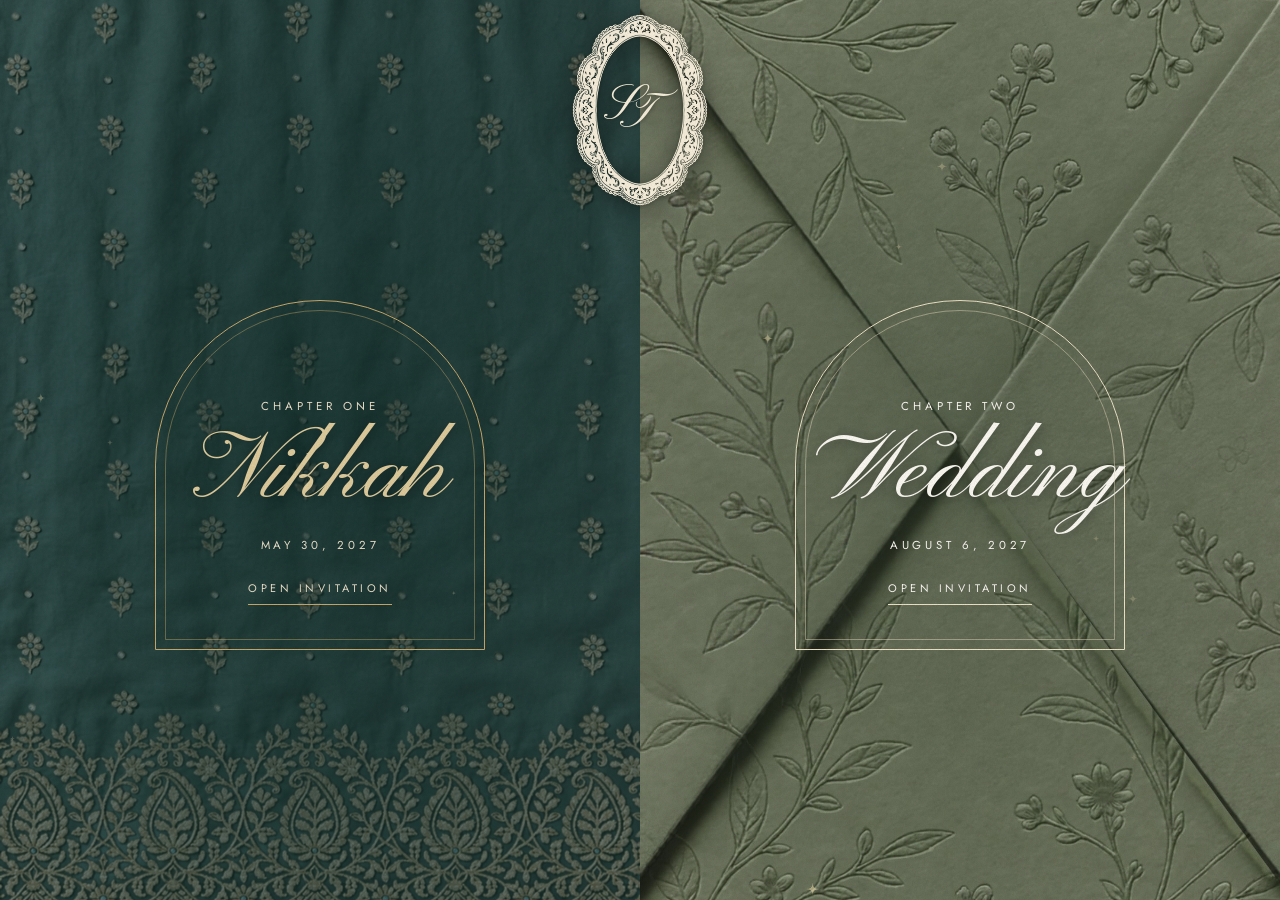
==== sarim-and-tala/index.html @ 93a103d8 "Invitation site: two cities section replaces the candles on the wedding invite Co-Authored-By: Claud" ====
<!doctype html>
<html lang="en">
<head>
<meta charset="utf-8">
<meta name="robots" content="noindex, nofollow">
<meta name="viewport" content="width=device-width, initial-scale=1">
<link rel="preconnect" href="https://fonts.googleapis.com">
<link rel="preconnect" href="https://fonts.gstatic.com" crossorigin>
<link href="https://fonts.googleapis.com/css2?family=Amiri&family=Cormorant+Garamond:ital,wght@0,300;0,400;0,500;1,300;1,400&family=Jost:wght@300;400;500&family=Pinyon+Script&display=swap" rel="stylesheet">
<link rel="stylesheet" href="css/style.css?v=mwwwnqm9">
<title>Sarim &amp; Tala</title>
<meta name="theme-color" content="#1c3f3b">
</head>
<body class="gate nikkah">
<div class="medallion lace" data-logo="lace"></div>
<main class="gate-wrap">
  <a class="door n" href="nikkah.html">
    <div class="arch">
      <p class="eyebrow">Chapter one</p>
      <span class="script">Nikkah</span>
      <p class="eyebrow" data-bind="dateShort@nikkah"></p>
      <span class="go">Open invitation</span>
    </div>
  </a>
  <a class="door w" href="wedding.html">
    <div class="arch">
      <p class="eyebrow">Chapter two</p>
      <span class="script">Wedding</span>
      <p class="eyebrow" data-bind="dateShort@wedding"></p>
      <span class="go">Open invitation</span>
    </div>
  </a>
</main>
<script src="js/config.js?v=mwwwnqm9"></script>
<script src="js/logo.js?v=mwwwnqm9"></script>
<script src="js/main.js?v=mwwwnqm9"></script>
</body>
</html>
---- sarim-and-tala/css/style.css ----
/* ============ Sarim & Tala — shared styles ============ */
:root {
  --serif: 'Cormorant Garamond', 'Times New Roman', serif;
  --script: 'Pinyon Script', cursive;
  --sans: 'Jost', system-ui, sans-serif;
  --arabic: 'Amiri', serif;
  --motif: url("data:image/svg+xml,%3Csvg xmlns='http://www.w3.org/2000/svg' width='80' height='80' viewBox='0 0 80 80'%3E%3Cg fill='none' stroke='%23d8bf85' stroke-width='.7'%3E%3Cpath d='M40 0L80 40 40 80 0 40Z'/%3E%3Ccircle cx='40' cy='40' r='5'/%3E%3Cpath d='M40 28v24M28 40h24M32 32l16 16M48 32L32 48'/%3E%3C/g%3E%3Cg fill='%23d8bf85'%3E%3Ccircle cx='0' cy='0' r='2'/%3E%3Ccircle cx='80' cy='0' r='2'/%3E%3Ccircle cx='0' cy='80' r='2'/%3E%3Ccircle cx='80' cy='80' r='2'/%3E%3Ccircle cx='40' cy='40' r='1.6'/%3E%3C/g%3E%3C/svg%3E");
  --grain: url("data:image/svg+xml,%3Csvg xmlns='http://www.w3.org/2000/svg' width='220' height='220'%3E%3Cfilter id='n'%3E%3CfeTurbulence type='fractalNoise' baseFrequency='.9' numOctaves='3' stitchTiles='stitch'/%3E%3CfeColorMatrix values='0 0 0 0 0 0 0 0 0 0 0 0 0 0 0 0 0 0 .55 0'/%3E%3C/filter%3E%3Crect width='220' height='220' filter='url(%23n)'/%3E%3C/svg%3E");
}
/* Nikkah: teal & beige */
body.nikkah {
  --dark: #26504b; --dark2: #1c3f3b; --on-dark: #efe4cd;
  --light: #efe6d3; --tint: #e5d9c0; --ink: #24423e;
  --accent: #c9aa6c; --accent-soft: #e2cf9f; --glint: #f1dfae;
}
/* Wedding: white & sage */
body.wedding {
  --dark: #5d7460; --dark2: #4b6050; --on-dark: #fbfaf4;
  --light: #fdfcf8; --tint: #e9eee3; --ink: #44553f;
  --accent: #b2955a; --accent-soft: #cdb98a; --glint: #c9ae6f;
}
* { box-sizing: border-box; margin: 0; }
html { scroll-behavior: smooth; }
body {
  font-family: var(--serif); font-size: 19px; line-height: 1.6;
  background: var(--light); color: var(--ink);
  -webkit-font-smoothing: antialiased; overflow-x: hidden;
}
body.locked { overflow: hidden; height: 100vh; }
body::after { /* paper grain over everything */
  content: ''; position: fixed; inset: 0; z-index: 90; pointer-events: none;
  background: var(--grain); opacity: .16; mix-blend-mode: multiply;
}
a { color: inherit; }
button { font: inherit; color: inherit; }
#glints { position: fixed; inset: 0; width: 100%; height: 100%; z-index: 80; pointer-events: none; }

/* ---------- type ---------- */
.eyebrow, .label {
  font-family: var(--sans); font-weight: 400; font-size: 11.5px;
  letter-spacing: .34em; text-transform: uppercase;
}
.script { font-family: var(--script); font-weight: 400; }
h2 { font-weight: 300; font-size: clamp(34px, 6vw, 56px); line-height: 1.1; letter-spacing: .01em; }
h2 i { font-family: var(--script); font-style: normal; font-size: 1.25em; color: var(--accent); padding: 0 .08em; }
.rule { display: flex; align-items: center; justify-content: center; gap: 14px; color: var(--accent); margin: 22px auto; }
.rule::before, .rule::after { content: ''; width: 64px; height: 1px; background: currentColor; opacity: .7; }
.rule span { width: 7px; height: 7px; background: currentColor; transform: rotate(45deg); }

/* ---------- sections ---------- */
.sec { position: relative; padding: clamp(80px, 13vw, 150px) 22px; text-align: center; overflow: hidden; }
.sec > * { position: relative; z-index: 1; }
.wrap { max-width: 880px; margin: 0 auto; }
.sec.dark { background: radial-gradient(ellipse at 50% 0%, var(--dark), var(--dark2)); color: var(--on-dark); }
.sec.light { background: var(--light); }
.sec.tint { background: var(--tint); }
.nikkah .sec.dark::before { content: ''; position: absolute; inset: 0; z-index: 0; background: var(--motif); opacity: .11; }
.sec.framed::after { /* letterpress border */
  content: ''; position: absolute; inset: 16px; z-index: 0; pointer-events: none;
  border: 1px solid color-mix(in srgb, var(--accent) 55%, transparent);
  outline: 1px solid color-mix(in srgb, var(--accent) 28%, transparent); outline-offset: -7px;
}
.rv { opacity: 0; transform: translateY(26px); transition: opacity 1.1s ease, transform 1.1s cubic-bezier(.2,.7,.2,1); transition-delay: var(--d, 0s); }
.rv.in { opacity: 1; transform: none; }

/* ---------- hero ---------- */
.hero { min-height: 100svh; display: flex; flex-direction: column; align-items: center; justify-content: center; padding-top: 56px; padding-bottom: 90px; }
.bismillah { font-family: var(--arabic); font-size: clamp(26px, 5vw, 40px); color: var(--accent-soft); margin-bottom: 26px; line-height: 1.5; }
.arch {
  position: relative; width: min(520px, 100%); margin: 0 auto;
  padding: clamp(96px, 20vw, 150px) 28px 54px;
  border: 1px solid var(--accent); border-radius: 999px 999px 0 0;
}
.arch::before { content: ''; position: absolute; inset: 9px; border: 1px solid color-mix(in srgb, var(--accent) 45%, transparent); border-radius: inherit; pointer-events: none; }
.wedding .arch { background: linear-gradient(180deg, var(--tint), color-mix(in srgb, var(--tint) 35%, #fff)); }
.arch .mini-logo { position: absolute; top: clamp(26px, 6vw, 44px); left: 50%; width: 54px; transform: translateX(-50%); color: var(--accent); }
.names { font-weight: 300; line-height: .95; margin: 20px 0 22px; }
.names.script span { display: block; font-family: var(--script); font-size: clamp(74px, 17vw, 128px); color: var(--accent-soft); text-shadow: 0 1px 0 rgba(0,0,0,.18); }
.names.script em { display: block; font-family: var(--serif); font-style: italic; font-size: 26px; margin: 2px 0 -6px; opacity: .85; }
.names.caps span { display: block; font-size: clamp(52px, 12vw, 92px); letter-spacing: .14em; margin-right: -.14em; text-transform: uppercase; color: var(--ink); }
.names.caps em { display: block; font-family: var(--script); font-style: normal; font-size: clamp(54px, 11vw, 84px); color: var(--accent); margin: -.42em 0 -.36em; position: relative; z-index: 2; }
.lede { font-style: italic; font-size: 20px; opacity: .92; }
.event-title { font-size: clamp(30px, 6vw, 44px); letter-spacing: .3em; margin-right: -.3em; text-transform: uppercase; font-weight: 400; margin-top: 6px; }
.hero .date { font-family: var(--sans); font-size: 12.5px; letter-spacing: .3em; text-transform: uppercase; margin-top: 18px; color: var(--accent); }
.nikkah .hero .date { color: var(--accent-soft); }
.cue { position: absolute; bottom: 26px; left: 50%; transform: translateX(-50%); text-decoration: none; font-family: var(--sans); font-size: 10.5px; letter-spacing: .34em; text-transform: uppercase; opacity: .75; }
.cue::after { content: ''; display: block; width: 1px; height: 34px; margin: 10px auto 0; background: currentColor; animation: drip 2.2s ease-in-out infinite; transform-origin: top; }
@keyframes drip { 0% { transform: scaleY(0); } 55% { transform: scaleY(1); opacity: 1; } 100% { transform: scaleY(1); opacity: 0; } }
.sprig { position: absolute; z-index: 0; width: clamp(150px, 30vw, 300px); pointer-events: none; }
.sprig.tl { top: -10px; left: -30px; } .sprig.br { bottom: -10px; right: -30px; transform: rotate(180deg); }
.sprig .leaf { opacity: 0; transform-box: fill-box; transform-origin: center; transform: scale(.2); transition: opacity .9s ease, transform .9s cubic-bezier(.2,.8,.2,1.2); transition-delay: var(--d); }
.sprig .stem { stroke-dasharray: 1; stroke-dashoffset: 1; transition: stroke-dashoffset 2.4s ease; }
.sprig.grow .leaf { opacity: var(--o, .8); transform: none; } .sprig.grow .stem { stroke-dashoffset: 0; }

/* ---------- verse & mandala ---------- */
.mandala { width: min(300px, 70vw); margin: 0 auto 30px; display: block; color: var(--dark); }
.mandala * { fill: none; stroke: currentColor; stroke-width: 1; stroke-linecap: round; stroke-dasharray: 1; stroke-dashoffset: 1; }
.verse-ar { font-family: var(--arabic); font-size: clamp(26px, 5vw, 40px); line-height: 2; max-width: 760px; margin: 0 auto; }
.verse-en { font-style: italic; font-size: clamp(19px, 2.6vw, 23px); max-width: 600px; margin: 22px auto 10px; }

/* ---------- details ---------- */
.details { display: grid; grid-template-columns: repeat(3, 1fr); margin-top: 46px; }
.details > div { padding: 12px 20px; }
.details > div + div { border-left: 1px solid color-mix(in srgb, var(--accent) 60%, transparent); }
.details .label { color: var(--accent); display: block; margin-bottom: 12px; }
.nikkah .dark .details .label { color: var(--accent-soft); }
.details .big { font-size: clamp(24px, 3.6vw, 32px); line-height: 1.2; }
.details .small { font-size: 16px; opacity: .8; margin-top: 6px; font-style: italic; }
.btns { display: flex; gap: 14px; justify-content: center; flex-wrap: wrap; margin-top: 44px; }
.btn {
  display: inline-block; cursor: pointer; text-decoration: none; background: transparent;
  font-family: var(--sans); font-size: 11.5px; letter-spacing: .3em; text-transform: uppercase;
  padding: 15px 28px; border: 1px solid var(--accent); color: inherit; border-radius: 0;
  transition: background .35s, color .35s, letter-spacing .35s;
}
.btn:hover, .btn:focus-visible { background: var(--accent); color: #fff; letter-spacing: .36em; outline: none; }
.btn.solid { background: var(--accent); color: #fff; }
.btn.solid:hover { filter: brightness(1.08); }
.countdown { display: flex; justify-content: center; gap: clamp(16px, 5vw, 46px); margin-top: 40px; }
.countdown b { display: block; font-weight: 300; font-size: clamp(44px, 9vw, 78px); line-height: 1; font-variant-numeric: tabular-nums; }
.countdown span { font-family: var(--sans); font-size: 10.5px; letter-spacing: .3em; text-transform: uppercase; color: var(--accent); }
.timeline { list-style: none; padding: 0; margin: 46px auto 0; max-width: 430px; text-align: left; position: relative; }
.timeline::before { content: ''; position: absolute; left: 106px; top: 8px; bottom: 8px; width: 1px; background: var(--accent); opacity: .6; }
.timeline li { display: grid; grid-template-columns: 90px 1fr; gap: 34px; padding: 13px 0; position: relative; font-size: 22px; }
.timeline li::before { content: ''; position: absolute; left: 102px; top: 26px; width: 9px; height: 9px; background: var(--accent); transform: rotate(45deg); }
.timeline time { font-family: var(--sans); font-size: 12px; letter-spacing: .2em; text-transform: uppercase; text-align: right; padding-top: 8px; }

/* ---------- candles (wedding) ---------- */
.candle-sec { --lit: 0; }
.candle-sec .warm { position: absolute; inset: 0; z-index: 0; background: radial-gradient(ellipse at 50% 68%, #ffd58a, transparent 62%); opacity: calc(var(--lit) * .085); transition: opacity 1.2s; }
.candles { display: flex; justify-content: center; align-items: flex-end; gap: clamp(10px, 3.6vw, 38px); margin-top: 70px; }
.candle {
  --h: 190px; position: relative; flex: none; width: clamp(48px, 13vw, 70px); height: var(--h); padding: 0; cursor: pointer;
  border: 1px solid rgba(255,255,255,.5); border-top-color: rgba(255,255,255,.8); border-radius: 5px 5px 9px 9px;
  background: linear-gradient(90deg, rgba(255,255,255,.2), rgba(255,255,255,.03) 38%, rgba(255,255,255,.03) 70%, rgba(255,255,255,.16));
  transition: transform .4s;
}
.candle:hover { transform: translateY(-4px); }
.candle:focus-visible { outline: 1px solid #fff; outline-offset: 5px; }
.candle .wax { position: absolute; left: 13%; right: 13%; bottom: 5px; height: 52%; border-radius: 50% / 7px; background: linear-gradient(90deg, #e2dccb, #fffdf5 42%, #d9d2bf); }
.candle .wax::before { content: ''; position: absolute; left: 50%; top: -9px; width: 2px; height: 11px; margin-left: -1px; background: #4a4034; border-radius: 1px; }
.candle .flame {
  position: absolute; left: 50%; bottom: calc(52% + 12px); width: 15px; height: 30px; margin-left: -7.5px;
  border-radius: 50% 50% 50% 50% / 62% 62% 38% 38%;
  background: radial-gradient(ellipse at 50% 78%, #fff 12%, #ffe19a 42%, #f6ad45 78%, transparent 100%);
  transform-origin: 50% 100%; transform: scale(0); opacity: 0; transition: transform .5s cubic-bezier(.3,1.6,.5,1), opacity .4s;
}
.candle .flame::after { content: ''; position: absolute; left: 50%; top: 50%; width: 190px; height: 190px; margin: -95px; border-radius: 50%; background: radial-gradient(circle, rgba(255,214,130,.5), transparent 62%); pointer-events: none; }
.candle.lit .flame { transform: scale(1); opacity: 1; animation: flicker 2.6s ease-in-out infinite; }
.candle.lit .wax { background: linear-gradient(90deg, #f0e3c2, #fffbe9 42%, #ead9b3); box-shadow: 0 0 26px rgba(255,214,130,.55); }
@keyframes flicker { 0%,100% { transform: scale(1) rotate(-1.5deg); } 25% { transform: scale(1.06,.95) rotate(2deg); } 50% { transform: scale(.96,1.07) rotate(-2.5deg); } 75% { transform: scale(1.03,.98) rotate(1.5deg); } }
.runner { height: 16px; max-width: 620px; margin: 0 auto; border-radius: 50%; background: rgba(0,0,0,.18); filter: blur(7px); }
.toast { min-height: 3.4em; margin-top: 34px; font-style: italic; font-size: 22px; transition: opacity .8s; }
.toast b { font-family: var(--script); font-weight: 400; font-size: 1.9em; display: block; line-height: 1.1; color: #f3dfae; }

/* ---------- RSVP ---------- */
.rsvp { max-width: 520px; margin: 44px auto 0; text-align: left; display: grid; gap: 24px; }
.rsvp label, .rsvp legend { font-family: var(--sans); font-size: 11px; letter-spacing: .3em; text-transform: uppercase; display: block; margin-bottom: 6px; opacity: .85; padding: 0; }
.rsvp input[type=text], .rsvp input[type=number], .rsvp textarea {
  width: 100%; background: transparent; border: 0; border-bottom: 1px solid color-mix(in srgb, currentColor 45%, transparent);
  font: 400 22px var(--serif); color: inherit; padding: 6px 0 9px; border-radius: 0; outline: none; transition: border-color .3s;
}
.rsvp textarea { resize: vertical; min-height: 78px; }
.rsvp input:focus, .rsvp textarea:focus { border-bottom-color: var(--accent); }
.rsvp fieldset { border: 0; padding: 0; }
.pills { display: flex; gap: 12px; flex-wrap: wrap; margin-top: 8px; }
.pills input { position: absolute; opacity: 0; }
.pills label { margin: 0; padding: 13px 22px; border: 1px solid color-mix(in srgb, currentColor 45%, transparent); cursor: pointer; opacity: 1; transition: all .3s; }
.pills input:checked + label { background: var(--accent); border-color: var(--accent); color: #fff; }
.pills input:focus-visible + label { outline: 1px solid currentColor; outline-offset: 3px; }
.rsvp .btn { justify-self: center; margin-top: 8px; }
.thanks { display: none; margin-top: 40px; }
.thanks b { font-family: var(--script); font-weight: 400; font-size: clamp(58px, 11vw, 88px); display: block; line-height: 1.1; color: var(--accent-soft); }
.wedding .thanks b { color: var(--accent); }
.sent .rsvp { display: none; } .sent .thanks { display: block; }

/* ---------- footer ---------- */
footer.sec { padding-bottom: 70px; }
footer .foot-logo { width: 150px; margin: 0 auto 26px; color: var(--accent); }
.nikkah footer .foot-logo { color: var(--accent-soft); }
footer .other { margin-top: 34px; }
footer small { display: block; margin-top: 46px; font-family: var(--sans); font-size: 10.5px; letter-spacing: .3em; text-transform: uppercase; opacity: .6; }

/* ---------- Nikkah intro: the veil ---------- */
#veil {
  position: fixed; left: 0; right: 0; top: 0; height: calc(100% - 22px); z-index: 100; touch-action: none; cursor: grab; user-select: none;
  display: flex; flex-direction: column; align-items: center; justify-content: center; text-align: center; color: #f1e4c4;
  background: linear-gradient(180deg, rgba(28,66,61,.95), rgba(43,92,85,.88) 70%, rgba(54,108,99,.84));
  -webkit-backdrop-filter: blur(5px); backdrop-filter: blur(5px);
  transition: transform 1.7s cubic-bezier(.65,0,.2,1);
}
#veil.drag { transition: none; cursor: grabbing; }
#veil::before { content: ''; position: absolute; inset: 0; background: var(--motif); opacity: .3; animation: shimmer 6s ease-in-out infinite; }
@keyframes shimmer { 50% { opacity: .16; } }
#veil .hem { position: absolute; left: 0; right: 0; bottom: 0; height: 64px; border-top: 1px solid #d8bf85; border-bottom: 3px double #d8bf85;
  background: repeating-linear-gradient(90deg, transparent 0 22px, rgba(216,191,133,.55) 22px 23px), radial-gradient(circle at 11px 50%, #d8bf85 3px, transparent 4px) 0 0 / 23px 100%; }
#veil .hem::after { content: ''; position: absolute; left: 0; right: 0; top: 100%; height: 23px; background: radial-gradient(circle at 50% 0, rgba(54,108,99,.9) 21px, #d8bf85 21.5px 23px, transparent 23.5px) 0 0 / 46px 23px repeat-x; }
#veil > * { position: relative; }
#veil .v-logo { width: clamp(120px, 26vw, 170px); color: #e2cf9f; }
#veil .v-names { font-family: var(--script); font-size: clamp(50px, 11vw, 80px); line-height: 1.1; margin-top: 12px; }
#veil button { margin-top: 30px; background: none; border: 0; cursor: pointer; font-family: var(--sans); font-size: 11.5px; letter-spacing: .36em; text-transform: uppercase; color: inherit; padding: 12px; }
#veil button::before { content: ''; display: block; width: 1px; height: 46px; margin: 0 auto 14px; background: currentColor; animation: lift 2.2s ease-in-out infinite; transform-origin: bottom; }
@keyframes lift { 0% { transform: scaleY(0); opacity: 1; } 60% { transform: scaleY(1); opacity: 1; } 100% { transform: scaleY(1) translateY(-14px); opacity: 0; } }
#veil.lifted { transform: translateY(-115%) !important; pointer-events: none; }

/* ---------- Wedding intro: the envelope ---------- */
#post { position: fixed; inset: 0; z-index: 100; display: flex; flex-direction: column; align-items: center; justify-content: center; gap: 44px;
  background: radial-gradient(ellipse at 50% 40%, #fff, #e6ecdf); transition: opacity 1.2s ease 0s, visibility 0s 1.3s; }
#post.gone { opacity: 0; visibility: hidden; }
#post .hint { font-family: var(--sans); font-size: 11.5px; letter-spacing: .36em; text-transform: uppercase; color: #6d8468; transition: opacity .5s; }
#post.open .hint { opacity: 0; }
.env { position: relative; width: min(430px, 86vw); aspect-ratio: 1.48; perspective: 1400px; filter: drop-shadow(0 26px 30px rgba(70,90,70,.28)); transition: transform 1.3s cubic-bezier(.6,0,.2,1) 1.5s; }
#post.open .env { transform: translateY(16%) scale(1.04); }
.env > * { position: absolute; }
.env-back { inset: 0; background: #9fb297; border-radius: 4px; }
.env-card { left: 5%; right: 5%; top: 6%; bottom: 6%; background: #fffefb; border-radius: 3px; display: flex; flex-direction: column; align-items: center; justify-content: flex-start; padding-top: 9%; gap: 2px; color: #55695a; box-shadow: 0 1px 6px rgba(0,0,0,.14); transition: transform 1.5s cubic-bezier(.4,0,.2,1) .7s; }
.env-card::before { content: ''; position: absolute; inset: 7px; border: 1px solid #cdb98a; }
.env-card .label { font-size: 9.5px; }
.env-card .script { font-size: clamp(34px, 9vw, 48px); line-height: 1.1; color: #b2955a; }
#post.open .env-card { transform: translateY(-64%); }
.env-front { inset: 0; border-radius: 4px; clip-path: polygon(0 0, 50% 56%, 100% 0, 100% 100%, 0 100%); background: linear-gradient(180deg, #b9c8b1, #a9bba1); }
.env-front::before { content: ''; position: absolute; inset: 0; clip-path: polygon(0 100%, 50% 44%, 100% 100%); background: linear-gradient(0deg, #b0c1a8, #c3d0bc); }
.env-flap { left: 0; right: 0; top: 0; height: 62%; transform-origin: 50% 0; clip-path: polygon(0 0, 100% 0, 50% 100%); background: linear-gradient(180deg, #a3b69b, #b4c4ac); border-radius: 4px 4px 0 0; z-index: 3; transition: transform 1s cubic-bezier(.5,0,.3,1) .35s, z-index 0s .8s; }
#post.open .env-flap { transform: rotateX(180deg); z-index: 0; }
.seal { left: 50%; top: 62%; width: 23%; aspect-ratio: 1; transform: translate(-50%, -52%); z-index: 4; border: 0; padding: 0; cursor: pointer; background: none; border-radius: 50%; transition: transform .4s; }
.seal:hover { transform: translate(-50%, -52%) scale(1.07) rotate(-4deg); }
.seal:focus-visible { outline: 1px solid #6d8468; outline-offset: 6px; }
.seal i { position: absolute; inset: 0; border-radius: 47% 53% 50% 50% / 52% 48% 52% 48%; background: radial-gradient(circle at 34% 28%, #e3c98c, #b99a58 55%, #94773c); box-shadow: inset 0 0 0 5px rgba(255,255,255,.1), inset 0 -3px 7px rgba(0,0,0,.28), 0 3px 7px rgba(0,0,0,.3); transition: transform .7s cubic-bezier(.3,0,.2,1), opacity .6s .15s; }
.seal i.l { clip-path: polygon(0 0, 54% 0, 44% 30%, 56% 55%, 46% 100%, 0 100%); }
.seal i.r { clip-path: polygon(54% 0, 100% 0, 100% 100%, 46% 100%, 56% 55%, 44% 30%); }
.seal .logo { position: absolute; inset: 12%; width: 76%; color: #fbf1d6; transition: opacity .3s; filter: drop-shadow(0 1px 0 rgba(0,0,0,.3)); }
.seal .logo circle { display: none; }
#post.open .seal { pointer-events: none; }
#post.open .seal i.l { transform: translate(-70%, 30%) rotate(-38deg); opacity: 0; }
#post.open .seal i.r { transform: translate(70%, 40%) rotate(42deg); opacity: 0; }
#post.open .seal .logo { opacity: 0; }

/* ---------- gateway (index) ---------- */
body.gate { background: #1c3f3b; }
.gate-wrap { display: flex; min-height: 100svh; }
.door { position: relative; flex: 1; display: flex; align-items: center; justify-content: center; text-align: center; text-decoration: none; padding: 110px 22px 60px; overflow: hidden; transition: flex 1s cubic-bezier(.4,0,.2,1); }
.door:hover, .door:focus-visible { flex: 1.45; outline: none; }
.door.n { background: radial-gradient(ellipse at 50% 20%, #2c5a54, #1c3f3b); color: #efe4cd; --accent: #c9aa6c; --a2: #e2cf9f; }
.door.n::before { content: ''; position: absolute; inset: 0; background: var(--motif); opacity: .12; }
.door.w { background: radial-gradient(ellipse at 50% 20%, #fff, #e9eee3); color: #44553f; --accent: #b2955a; --a2: #b2955a; }
.door .arch { width: min(330px, 100%); padding: 96px 20px 44px; transition: transform 1s cubic-bezier(.4,0,.2,1); background: none; }
.door:hover .arch { transform: scale(1.04); }
.door .script { font-size: clamp(60px, 8vw, 96px); line-height: 1; color: var(--a2); display: block; margin: 10px 0 14px; }
.door .go { display: inline-block; margin-top: 26px; font-family: var(--sans); font-size: 11px; letter-spacing: .32em; text-transform: uppercase; border-bottom: 1px solid var(--accent); padding-bottom: 6px; }
.medallion { position: fixed; left: 50%; top: 26px; transform: translateX(-50%); z-index: 5; width: 104px; height: 104px; border-radius: 50%; background: #efe6d3; color: #26504b; padding: 9px; box-shadow: 0 8px 26px rgba(0,0,0,.28); }
.medallion a { color: inherit; display: block; }

/* ---------- logo sheet ---------- */
.sheet { display: grid; grid-template-columns: repeat(auto-fit, minmax(230px, 1fr)); gap: 18px; max-width: 1040px; margin: 44px auto 0; }
.tile { padding: 34px 26px 22px; border-radius: 3px; }
.tile .logo { width: 100%; max-width: 210px; display: block; margin: 0 auto 18px; }
.tile .btn { font-size: 10px; padding: 11px 16px; }

@media (max-width: 700px) {
  body { font-size: 18px; }
  .details { grid-template-columns: 1fr; }
  .details > div + div { border-left: 0; border-top: 1px solid color-mix(in srgb, var(--accent) 60%, transparent); margin-top: 16px; padding-top: 28px; }
  .gate-wrap { flex-direction: column; }
  .door { padding: 40px 22px; } .door.n { padding-top: 150px; }
  .door .arch { padding-top: 70px; }
  .timeline { max-width: 340px; } .timeline li { font-size: 20px; }
}
@media (prefers-reduced-motion: reduce) {
  *, *::before, *::after { animation: none !important; transition-duration: .01s !important; transition-delay: 0s !important; }
  .rv { opacity: 1; transform: none; }
}

/* ---------- polish ---------- */
.sprig { overflow: visible; }
.wedding .sec.dark h2 i { color: #f3dfae; }
.names.caps em { margin: -.3em 0 -.26em; }
#veil .v-logo { width: clamp(150px, 30vw, 200px); margin-bottom: -34px; }
.seal .logo { inset: 3%; width: 94%; }
.details .big, .details .small { text-wrap: balance; }

/* ---------- gateway, with the real fabric and paper ---------- */
.door.n { background: #1c3f3b url(../img/veil.jpg) center / cover no-repeat; }
.door.n::before { background: radial-gradient(ellipse at 50% 45%, rgba(14,42,38,.82), rgba(14,42,38,.55)); opacity: 1; }
.door.w { background: #8d9c83 url(../img/envelope.jpg) center / cover no-repeat; color: #fffdf6; --accent: #f1e6c8; --a2: #fffdf6; }
.door.w::before { content: ""; position: absolute; inset: 0; background: radial-gradient(ellipse at 50% 45%, rgba(60,75,55,.5), rgba(60,75,55,.2)); }
.door .arch { position: relative; }
.door .script { text-shadow: 0 2px 12px rgba(0,0,0,.35); }

/* ---------- lace oval monogram: real lace frame + woven initials ---------- */
.logo-lace { position: relative; display: block; aspect-ratio: 1; }
.logo-lace svg { position: absolute; inset: 0; width: 100%; height: 100%; overflow: visible; filter: drop-shadow(0 1px 2px rgba(20,25,15,.6)) drop-shadow(0 0 10px rgba(20,25,15,.35)); }
.opt .logo-lace { max-width: 240px; height: 240px; margin: 0 auto 14px; }
.opt .logo-lace svg { max-width: none; height: 100%; margin: 0; }
footer.painted .mono { width: min(440px, 88vw); margin: -34px auto -40px; }
#veil.real .v-logo { width: clamp(230px, 52vw, 340px); margin: -30px 0 -40px; }
.medallion .logo-seal circle { display: none; }
/* the lace oval is drawn as a mask, so it always takes the same colour as the letters */
.logo-lace svg { filter: drop-shadow(0 1px 2px rgba(20,25,15,.45)); }
/* front door: the lace oval monogram between the two invitations */
.medallion.lace { width: clamp(130px, 17vw, 200px); height: auto; top: 10px; padding: 0; border-radius: 0; background: none; box-shadow: none; color: #fbf3df; filter: drop-shadow(0 4px 14px rgba(0,0,0,.45)); }
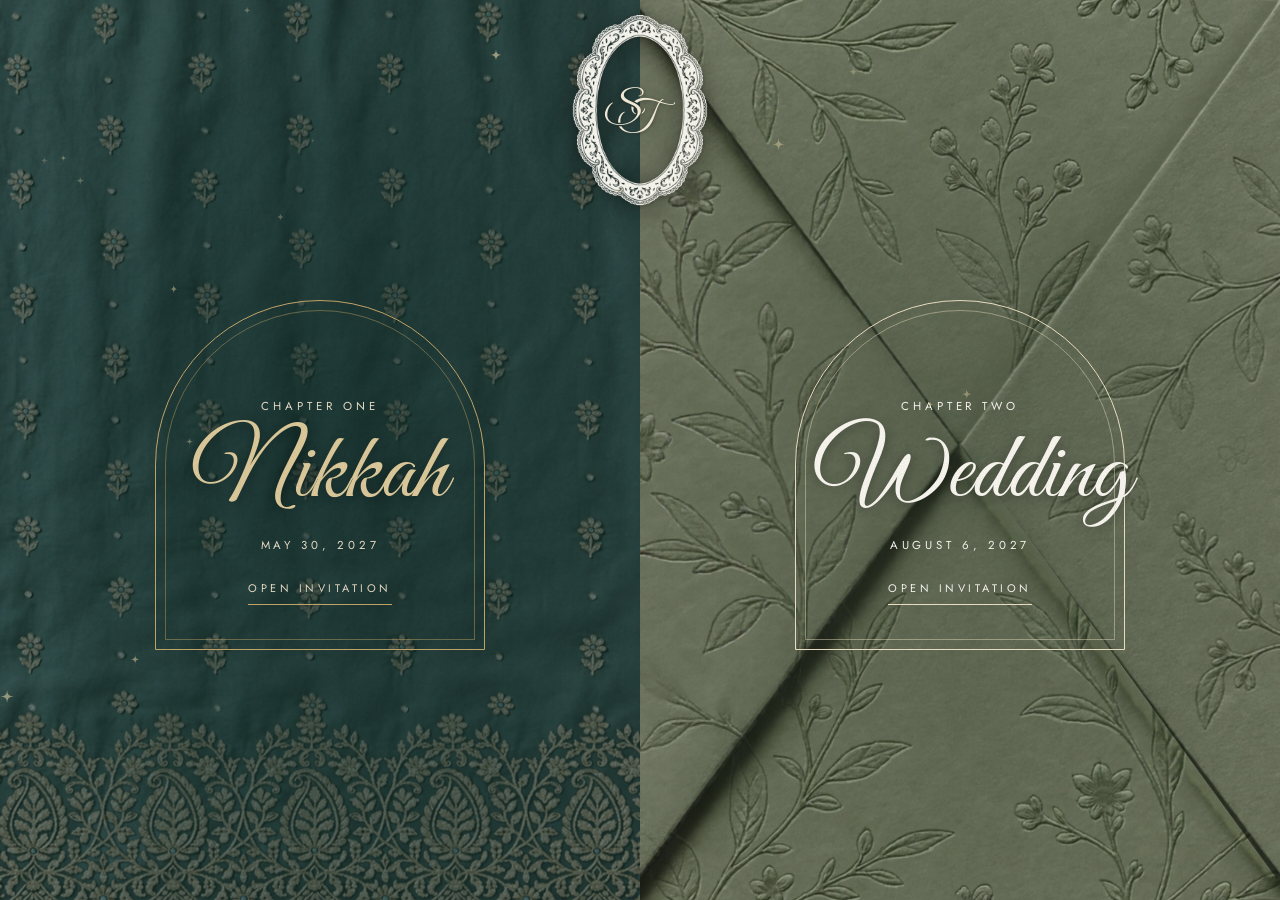
==== commit 9dc973d9: "Invitation site: phone-first pass, clearer monogram font, children welcome note Co-Authored-By: Clau" ====
--- a/sarim-and-tala/index.html
+++ b/sarim-and-tala/index.html
@@ -6,10 +6,11 @@
 <meta name="viewport" content="width=device-width, initial-scale=1">
 <link rel="preconnect" href="https://fonts.googleapis.com">
 <link rel="preconnect" href="https://fonts.gstatic.com" crossorigin>
-<link href="https://fonts.googleapis.com/css2?family=Amiri&family=Cormorant+Garamond:ital,wght@0,300;0,400;0,500;1,300;1,400&family=Jost:wght@300;400;500&family=Pinyon+Script&display=swap" rel="stylesheet">
-<link rel="stylesheet" href="css/style.css?v=mwwwnqm9">
+<link href="https://fonts.googleapis.com/css2?family=Amiri&family=Cormorant+Garamond:ital,wght@0,300;0,400;0,500;1,300;1,400&family=Jost:wght@300;400;500&family=Great+Vibes&display=swap" rel="stylesheet">
+<link rel="stylesheet" href="css/style.css?v=mwwwutg5">
 <title>Sarim &amp; Tala</title>
 <meta name="theme-color" content="#1c3f3b">
+<link rel="stylesheet" href="css/phone.css?v=mwwwutg5">
 </head>
 <body class="gate nikkah">
 <div class="medallion lace" data-logo="lace"></div>
@@ -31,8 +32,8 @@
     </div>
   </a>
 </main>
-<script src="js/config.js?v=mwwwnqm9"></script>
-<script src="js/logo.js?v=mwwwnqm9"></script>
-<script src="js/main.js?v=mwwwnqm9"></script>
+<script src="js/config.js?v=mwwwutg5"></script>
+<script src="js/logo.js?v=mwwwutg5"></script>
+<script src="js/main.js?v=mwwwutg5"></script>
 </body>
 </html>
--- a/sarim-and-tala/css/style.css
+++ b/sarim-and-tala/css/style.css
@@ -1,7 +1,7 @@
 /* ============ Sarim & Tala — shared styles ============ */
 :root {
   --serif: 'Cormorant Garamond', 'Times New Roman', serif;
-  --script: 'Pinyon Script', cursive;
+  --script: 'Great Vibes', 'Pinyon Script', cursive;
   --sans: 'Jost', system-ui, sans-serif;
   --arabic: 'Amiri', serif;
   --motif: url("data:image/svg+xml,%3Csvg xmlns='http://www.w3.org/2000/svg' width='80' height='80' viewBox='0 0 80 80'%3E%3Cg fill='none' stroke='%23d8bf85' stroke-width='.7'%3E%3Cpath d='M40 0L80 40 40 80 0 40Z'/%3E%3Ccircle cx='40' cy='40' r='5'/%3E%3Cpath d='M40 28v24M28 40h24M32 32l16 16M48 32L32 48'/%3E%3C/g%3E%3Cg fill='%23d8bf85'%3E%3Ccircle cx='0' cy='0' r='2'/%3E%3Ccircle cx='80' cy='0' r='2'/%3E%3Ccircle cx='0' cy='80' r='2'/%3E%3Ccircle cx='80' cy='80' r='2'/%3E%3Ccircle cx='40' cy='40' r='1.6'/%3E%3C/g%3E%3C/svg%3E");
@@ -298,3 +298,6 @@
 .logo-lace svg { filter: drop-shadow(0 1px 2px rgba(20,25,15,.45)); }
 /* front door: the lace oval monogram between the two invitations */
 .medallion.lace { width: clamp(130px, 17vw, 200px); height: auto; top: 10px; padding: 0; border-radius: 0; background: none; box-shadow: none; color: #fbf3df; filter: drop-shadow(0 4px 14px rgba(0,0,0,.45)); }
+/* spacing tuned for the Great Vibes script */
+#veil .v-names, footer.painted .script, .door .script { word-spacing: .16em; }
+.names2 em { margin: 0 .26em 0 .04em; font-size: 1.05em; vertical-align: -.06em; }
--- a/sarim-and-tala/css/phone.css
+++ b/sarim-and-tala/css/phone.css
@@ -0,0 +1,100 @@
+/* =====================================================================
+   PHONE FIRST — loaded last on every page.
+   1. Things iPhone Safari handles differently from other browsers.
+   2. Layout tuned for a phone held upright.
+   ===================================================================== */
+
+/* ---------- 1. iPhone Safari ---------- */
+/* nothing may push the page wider than the screen (Safari ignores this on <body> alone) */
+html { overflow-x: hidden; -webkit-text-size-adjust: 100%; text-size-adjust: 100%; }
+body { overflow-x: hidden; overflow-x: clip; max-width: 100%; -webkit-tap-highlight-color: transparent; }
+.hero2 { overflow: hidden; }
+
+/* Safari puts its own gloss, shadows and rounded corners on form controls */
+input, textarea, select { -webkit-appearance: none; appearance: none; border-radius: 0; box-shadow: none; }
+button { -webkit-appearance: none; appearance: none; }
+.rsvp input[type=number] { -moz-appearance: textfield; }
+.rsvp input[type=number]::-webkit-outer-spin-button, .rsvp input[type=number]::-webkit-inner-spin-button { -webkit-appearance: none; margin: 0; }
+
+/* a finger on the envelope must not scroll the page hidden behind it */
+#post { touch-action: none; }
+
+/* the envelope flaps also fade as they lift, so nothing shows through if a browser draws their backs */
+.flap { transition: transform 1.7s cubic-bezier(.55,0,.35,1), filter 1.7s, opacity .5s ease; }
+#post.open .flap { opacity: 0; }
+#post.open .f-right  { transition-delay: .45s, .45s, 1.1s; }
+#post.open .f-left   { transition-delay: .7s, .7s, 1.35s; }
+#post.open .f-top    { transition-delay: .95s, .95s, 1.6s; }
+#post.open .f-bottom { transition-delay: 1.15s, 1.15s, 1.8s; }
+
+/* ---------- 2. phone layout ---------- */
+@media (max-width: 700px) {
+  /* a blended full-screen layer makes Safari stutter and flicker while scrolling */
+  body::after { mix-blend-mode: normal; opacity: .05; }
+
+  /* the opening card: no filter on the card itself (Safari re-draws it on every scroll frame) */
+  .hero2 { padding: 100px 12px 64px; }
+  .hero2 .card, .nikkah.v2 .hero2 .card { filter: none; box-shadow: 0 20px 36px rgba(40,55,35,.24); border-radius: 0 0 28px 28px; }
+  .nikkah.v2 .hero2 .card { box-shadow: 0 22px 38px rgba(4,18,16,.5); }
+  .card-in { border-radius: 0 0 28px 28px; padding-left: 14px; padding-right: 14px; }
+  .scene { margin-left: -14px; margin-right: -14px; height: clamp(250px, 66vw, 330px); }
+  .card-in .eyebrow { font-size: clamp(9px, 2.7vw, 11.5px); letter-spacing: .22em; line-height: 2; }
+  .card-in .where { font-size: clamp(9px, 2.7vw, 11px); letter-spacing: .22em; }
+  .card-in .when { font-size: clamp(11.5px, 3.3vw, 14px); letter-spacing: .36em; }
+  .names2 { font-size: clamp(40px, 12.6vw, 62px); margin: 14px 0; }
+  .nikkah.v2 .card-in .bismillah { font-size: clamp(22px, 6.6vw, 30px); }
+  .hero2 .rose { width: clamp(150px, 44vw, 210px); filter: drop-shadow(0 8px 10px rgba(40,55,35,.25)); }
+  .hero2 .rose.l { left: -34px; }
+  .hero2 .rose.r { right: -34px; }
+  .topnav { padding: 18px 16px; font-size: 10px; letter-spacing: .24em; }
+
+  /* sections breathe a little less on a small screen */
+  .sec { padding: 72px 18px; }
+  .v2 #details { padding-top: 34px; }
+  .facts > div, .dayline > div { padding: 4px 10px; }
+  .facts p, .dayline span { font-size: 19px; }
+  .v2 .btns { flex-direction: column; align-items: center; gap: 12px; }
+  .v2 .btns .btn { width: min(280px, 100%); text-align: center; }
+  .heading { margin: 64px 0 28px; }
+  .heading h2 { gap: 14px; font-size: 22px; letter-spacing: .26em; }
+
+  /* two cities: his map top right, hers bottom left, the stitched line and the distance in the other two corners */
+  .v2 .sec.dark.apart { padding-top: 120px; padding-bottom: 76px; }
+  .route { grid-template-columns: 1fr 1fr; gap: 6px 12px; align-items: center; margin-top: 30px; }
+  .between { display: contents; }
+  .stitch { grid-column: 1; grid-row: 1; align-self: end; width: 92%; margin: 0 0 6% 8%; }
+  .cameo.him { grid-column: 2; grid-row: 1; transform: none; }
+  .cameo.her { grid-column: 1; grid-row: 2; transform: none; }
+  .route .miles { grid-column: 2; grid-row: 2; align-self: center; margin: 0; padding-bottom: 40px; }
+  .cameo figcaption { margin-top: 18px; }
+  .cameo .script { font-size: 40px; }
+  .cameo .label { font-size: 9.5px; letter-spacing: .22em; }
+
+  /* panels */
+  .panel { padding: 28px 22px; border-radius: 20px; margin-bottom: 18px; }
+  .panel.cream:not(.gifts) { padding-bottom: 118px; }
+  .panel .countdown { gap: 0; justify-content: space-between; width: 100%; }
+  .panel .countdown b { font-size: 40px; }
+  .countdown span { font-size: 9px; letter-spacing: .2em; }
+  .pills { flex-direction: column; align-items: stretch; }
+  .pills label { text-align: center; padding: 15px 12px; }
+  .panel .rsvp .btn { justify-self: stretch; text-align: center; padding: 17px 20px; }
+
+  /* closing painting */
+  footer.painted { min-height: 100svh; padding: 80px 18px 90px; }
+  footer.painted .mono { width: min(330px, 84vw); }
+  footer.painted .btn.glass { width: 100%; text-align: center; padding: 16px 10px; letter-spacing: .22em; }
+
+  /* the veil and the envelope */
+  #veil.real .v-in { margin-top: -6vh; padding: 28px 24px 22px; }
+  #veil .v-names { font-size: clamp(44px, 13vw, 60px); }
+  #post.real .seal { width: clamp(130px, 38vw, 170px); }
+  #post.real .hint, #veil button { font-size: 11px; letter-spacing: .3em; }
+
+  /* front door */
+  .door { padding: 34px 20px; }
+  .door.n { padding-top: 168px; }
+  .door .arch { width: min(300px, 86vw); padding: 64px 16px 38px; }
+  .door .script { font-size: clamp(56px, 17vw, 76px); }
+  .medallion.lace { width: 132px; top: 14px; }
+}
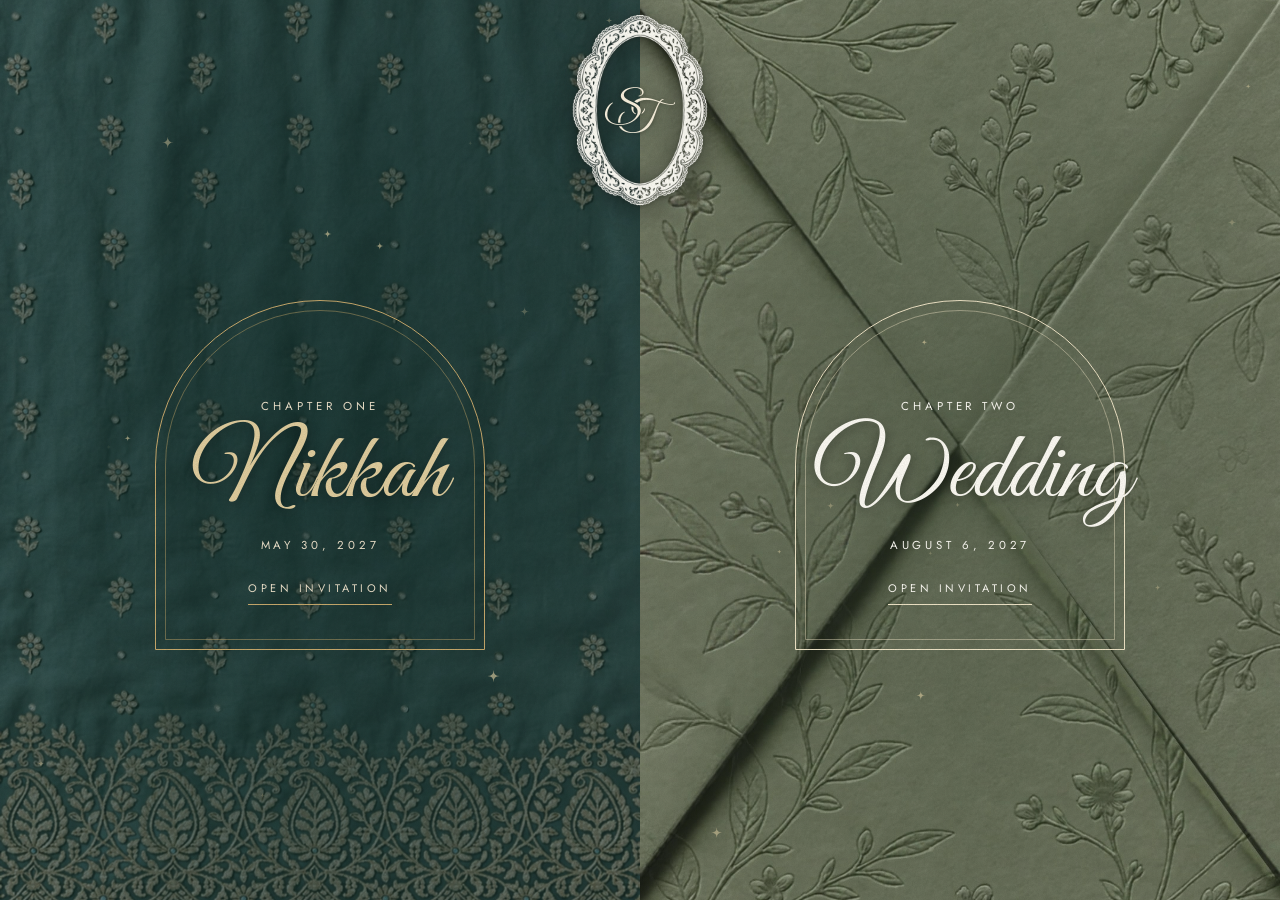
==== commit 8ad912b3: "Invitation site: stitched line runs from map to map Co-Authored-By: Claude Fable 5.2 <noreply@anthro" ====
--- a/sarim-and-tala/index.html
+++ b/sarim-and-tala/index.html
@@ -7,10 +7,10 @@
 <link rel="preconnect" href="https://fonts.googleapis.com">
 <link rel="preconnect" href="https://fonts.gstatic.com" crossorigin>
 <link href="https://fonts.googleapis.com/css2?family=Amiri&family=Cormorant+Garamond:ital,wght@0,300;0,400;0,500;1,300;1,400&family=Jost:wght@300;400;500&family=Great+Vibes&display=swap" rel="stylesheet">
-<link rel="stylesheet" href="css/style.css?v=mwwwutg5">
+<link rel="stylesheet" href="css/style.css?v=mwwwxvqd">
 <title>Sarim &amp; Tala</title>
 <meta name="theme-color" content="#1c3f3b">
-<link rel="stylesheet" href="css/phone.css?v=mwwwutg5">
+<link rel="stylesheet" href="css/phone.css?v=mwwwxvqd">
 </head>
 <body class="gate nikkah">
 <div class="medallion lace" data-logo="lace"></div>
@@ -32,8 +32,8 @@
     </div>
   </a>
 </main>
-<script src="js/config.js?v=mwwwutg5"></script>
-<script src="js/logo.js?v=mwwwutg5"></script>
-<script src="js/main.js?v=mwwwutg5"></script>
+<script src="js/config.js?v=mwwwxvqd"></script>
+<script src="js/logo.js?v=mwwwxvqd"></script>
+<script src="js/main.js?v=mwwwxvqd"></script>
 </body>
 </html>
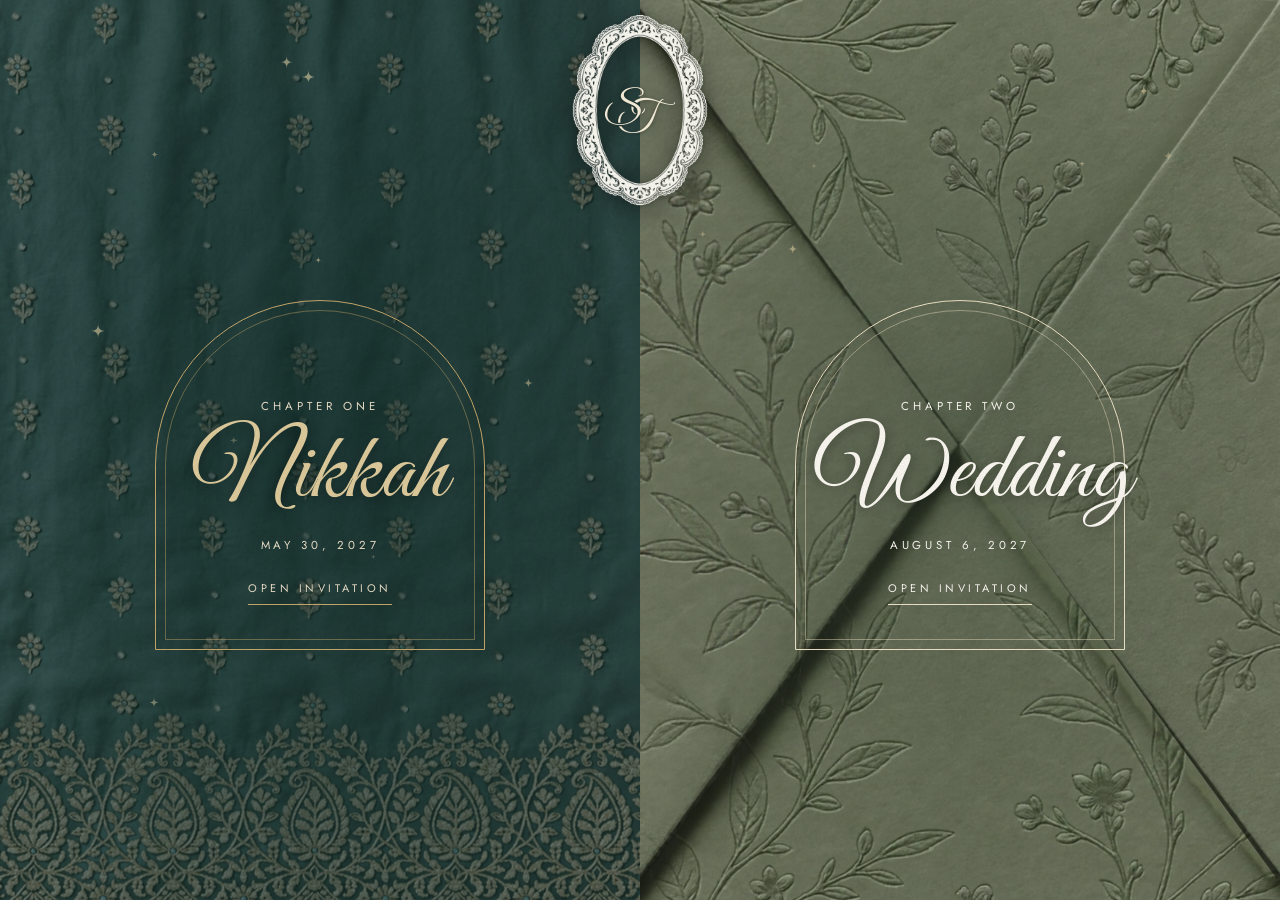
==== commit dcff29a7: "Invitation site: favicon, monetary gifts wording, nikkah no longer links to the wedding Co-Authored-" ====
--- a/sarim-and-tala/index.html
+++ b/sarim-and-tala/index.html
@@ -3,14 +3,17 @@
 <head>
 <meta charset="utf-8">
 <meta name="robots" content="noindex, nofollow">
+<link rel="icon" type="image/svg+xml" href="favicon.svg">
+<link rel="icon" type="image/png" sizes="32x32" href="favicon-32.png">
+<link rel="apple-touch-icon" href="apple-touch-icon.png">
 <meta name="viewport" content="width=device-width, initial-scale=1">
 <link rel="preconnect" href="https://fonts.googleapis.com">
 <link rel="preconnect" href="https://fonts.gstatic.com" crossorigin>
 <link href="https://fonts.googleapis.com/css2?family=Amiri&family=Cormorant+Garamond:ital,wght@0,300;0,400;0,500;1,300;1,400&family=Jost:wght@300;400;500&family=Great+Vibes&display=swap" rel="stylesheet">
-<link rel="stylesheet" href="css/style.css?v=mwwwxvqd">
+<link rel="stylesheet" href="css/style.css?v=mwwxe5uq">
 <title>Sarim &amp; Tala</title>
 <meta name="theme-color" content="#1c3f3b">
-<link rel="stylesheet" href="css/phone.css?v=mwwwxvqd">
+<link rel="stylesheet" href="css/phone.css?v=mwwxe5uq">
 </head>
 <body class="gate nikkah">
 <div class="medallion lace" data-logo="lace"></div>
@@ -32,8 +35,8 @@
     </div>
   </a>
 </main>
-<script src="js/config.js?v=mwwwxvqd"></script>
-<script src="js/logo.js?v=mwwwxvqd"></script>
-<script src="js/main.js?v=mwwwxvqd"></script>
+<script src="js/config.js?v=mwwxe5uq"></script>
+<script src="js/logo.js?v=mwwxe5uq"></script>
+<script src="js/main.js?v=mwwxe5uq"></script>
 </body>
 </html>
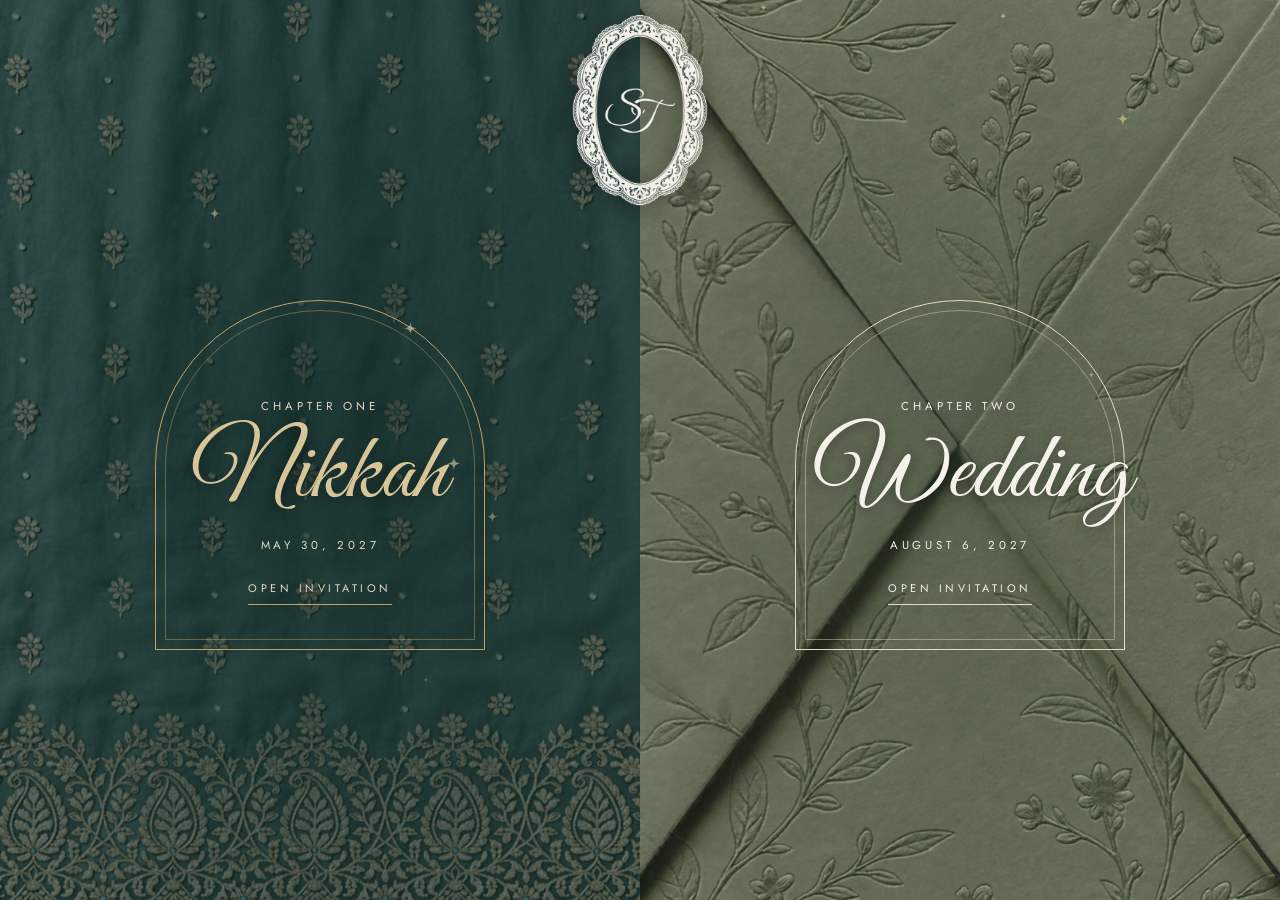
==== commit 26664fdf: "Invitation site: monogram baked into images, lace no longer overlaps the names Co-Authored-By: Claud" ====
--- a/sarim-and-tala/index.html
+++ b/sarim-and-tala/index.html
@@ -10,10 +10,10 @@
 <link rel="preconnect" href="https://fonts.googleapis.com">
 <link rel="preconnect" href="https://fonts.gstatic.com" crossorigin>
 <link href="https://fonts.googleapis.com/css2?family=Amiri&family=Cormorant+Garamond:ital,wght@0,300;0,400;0,500;1,300;1,400&family=Jost:wght@300;400;500&family=Great+Vibes&display=swap" rel="stylesheet">
-<link rel="stylesheet" href="css/style.css?v=mwwxe5uq">
+<link rel="stylesheet" href="css/style.css?v=mwwxgrx5">
 <title>Sarim &amp; Tala</title>
 <meta name="theme-color" content="#1c3f3b">
-<link rel="stylesheet" href="css/phone.css?v=mwwxe5uq">
+<link rel="stylesheet" href="css/phone.css?v=mwwxgrx5">
 </head>
 <body class="gate nikkah">
 <div class="medallion lace" data-logo="lace"></div>
@@ -35,8 +35,8 @@
     </div>
   </a>
 </main>
-<script src="js/config.js?v=mwwxe5uq"></script>
-<script src="js/logo.js?v=mwwxe5uq"></script>
-<script src="js/main.js?v=mwwxe5uq"></script>
+<script src="js/config.js?v=mwwxgrx5"></script>
+<script src="js/logo.js?v=mwwxgrx5"></script>
+<script src="js/main.js?v=mwwxgrx5"></script>
 </body>
 </html>
--- a/sarim-and-tala/css/style.css
+++ b/sarim-and-tala/css/style.css
@@ -301,3 +301,10 @@
 /* spacing tuned for the Great Vibes script */
 #veil .v-names, footer.painted .script, .door .script { word-spacing: .16em; }
 .names2 em { margin: 0 .26em 0 .04em; font-size: 1.05em; vertical-align: -.06em; }
+/* baked monogram images */
+.logo-lace img, .logo-seal img { width: 100%; height: 100%; display: block; }
+.logo-seal { display: block; aspect-ratio: 1; }
+/* the oval fills its picture now, so nothing may be pulled up underneath it */
+footer.painted .mono { margin: 0 auto 10px; }
+#veil.real .v-logo { margin: 0 0 8px; }
+.medallion.lace img { filter: none; }
--- a/sarim-and-tala/css/phone.css
+++ b/sarim-and-tala/css/phone.css
@@ -87,7 +87,8 @@
 
   /* the veil and the envelope */
   #veil.real .v-in { margin-top: -6vh; padding: 28px 24px 22px; }
-  #veil .v-names { font-size: clamp(44px, 13vw, 60px); }
+  #veil .v-names { font-size: clamp(44px, 13vw, 60px); margin-top: 6px; }
+  #veil.real .v-logo { width: clamp(190px, 54vw, 250px); }
   #post.real .seal { width: clamp(130px, 38vw, 170px); }
   #post.real .hint, #veil button { font-size: 11px; letter-spacing: .3em; }
 
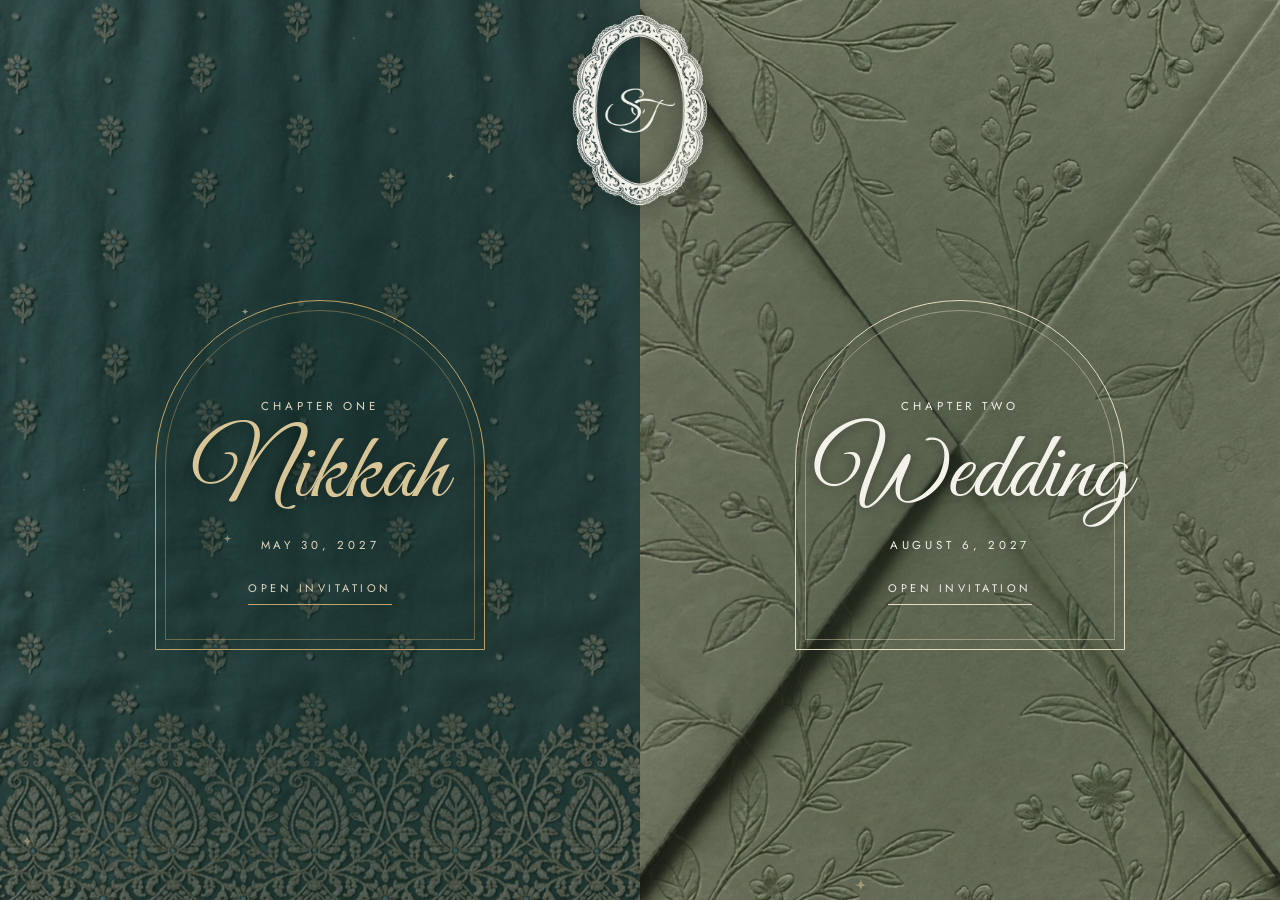
==== commit d5b9b19e: "Invitation site: no gifts note on the nikkah Co-Authored-By: Claude Fable 5.2 <noreply@anthropic.com" ====
--- a/sarim-and-tala/index.html
+++ b/sarim-and-tala/index.html
@@ -10,10 +10,10 @@
 <link rel="preconnect" href="https://fonts.googleapis.com">
 <link rel="preconnect" href="https://fonts.gstatic.com" crossorigin>
 <link href="https://fonts.googleapis.com/css2?family=Amiri&family=Cormorant+Garamond:ital,wght@0,300;0,400;0,500;1,300;1,400&family=Jost:wght@300;400;500&family=Great+Vibes&display=swap" rel="stylesheet">
-<link rel="stylesheet" href="css/style.css?v=mwwxgrx5">
+<link rel="stylesheet" href="css/style.css?v=mwwxku4z">
 <title>Sarim &amp; Tala</title>
 <meta name="theme-color" content="#1c3f3b">
-<link rel="stylesheet" href="css/phone.css?v=mwwxgrx5">
+<link rel="stylesheet" href="css/phone.css?v=mwwxku4z">
 </head>
 <body class="gate nikkah">
 <div class="medallion lace" data-logo="lace"></div>
@@ -35,8 +35,8 @@
     </div>
   </a>
 </main>
-<script src="js/config.js?v=mwwxgrx5"></script>
-<script src="js/logo.js?v=mwwxgrx5"></script>
-<script src="js/main.js?v=mwwxgrx5"></script>
+<script src="js/config.js?v=mwwxku4z"></script>
+<script src="js/logo.js?v=mwwxku4z"></script>
+<script src="js/main.js?v=mwwxku4z"></script>
 </body>
 </html>
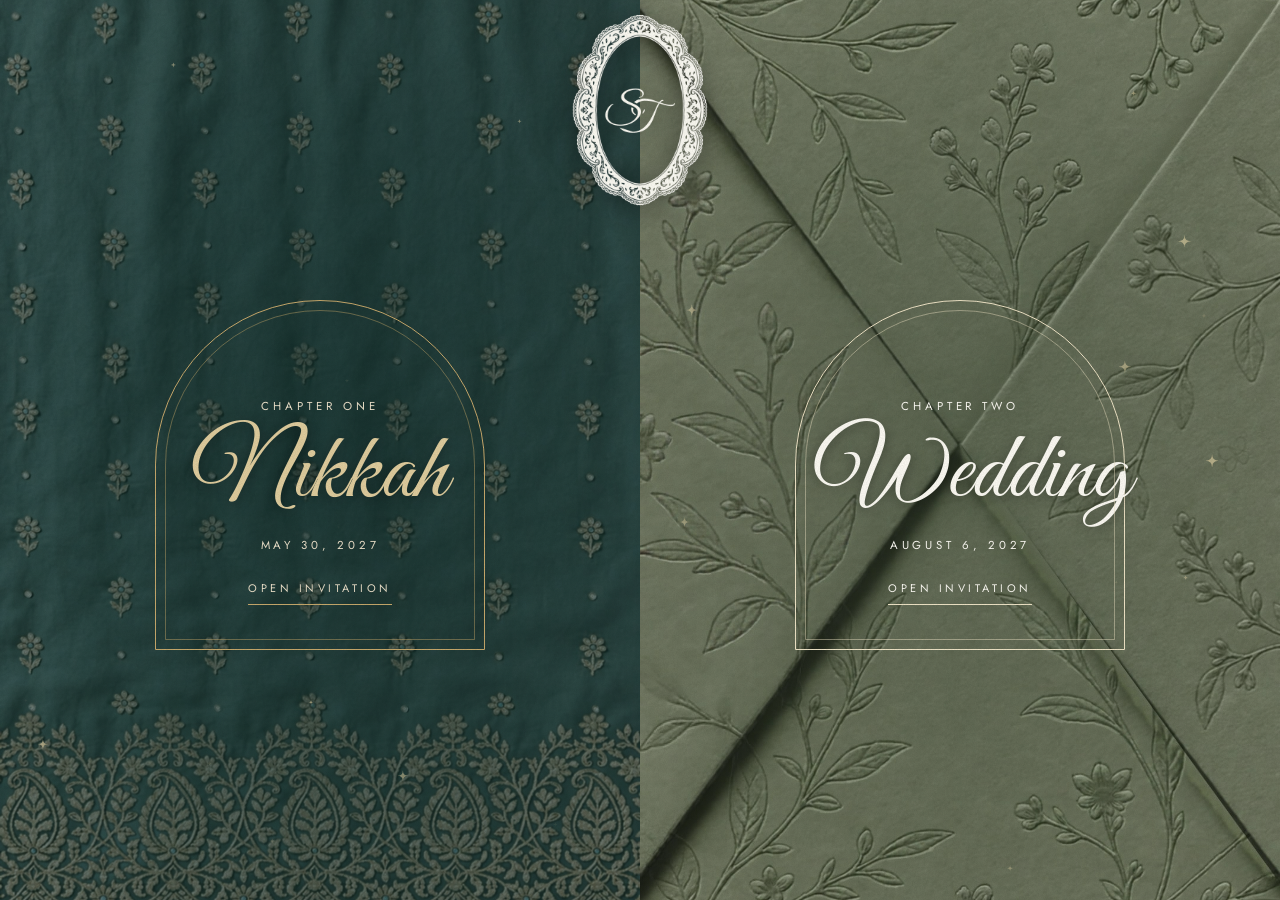
==== commit 903c07de: "Invitation site: RSVP form ready to post to a Google Sheet Co-Authored-By: Claude Fable 5.2 <noreply" ====
--- a/sarim-and-tala/index.html
+++ b/sarim-and-tala/index.html
@@ -10,10 +10,10 @@
 <link rel="preconnect" href="https://fonts.googleapis.com">
 <link rel="preconnect" href="https://fonts.gstatic.com" crossorigin>
 <link href="https://fonts.googleapis.com/css2?family=Amiri&family=Cormorant+Garamond:ital,wght@0,300;0,400;0,500;1,300;1,400&family=Jost:wght@300;400;500&family=Great+Vibes&display=swap" rel="stylesheet">
-<link rel="stylesheet" href="css/style.css?v=mwwxku4z">
+<link rel="stylesheet" href="css/style.css?v=mwwxmiqm">
 <title>Sarim &amp; Tala</title>
 <meta name="theme-color" content="#1c3f3b">
-<link rel="stylesheet" href="css/phone.css?v=mwwxku4z">
+<link rel="stylesheet" href="css/phone.css?v=mwwxmiqm">
 </head>
 <body class="gate nikkah">
 <div class="medallion lace" data-logo="lace"></div>
@@ -35,8 +35,8 @@
     </div>
   </a>
 </main>
-<script src="js/config.js?v=mwwxku4z"></script>
-<script src="js/logo.js?v=mwwxku4z"></script>
-<script src="js/main.js?v=mwwxku4z"></script>
+<script src="js/config.js?v=mwwxmiqm"></script>
+<script src="js/logo.js?v=mwwxmiqm"></script>
+<script src="js/main.js?v=mwwxmiqm"></script>
 </body>
 </html>
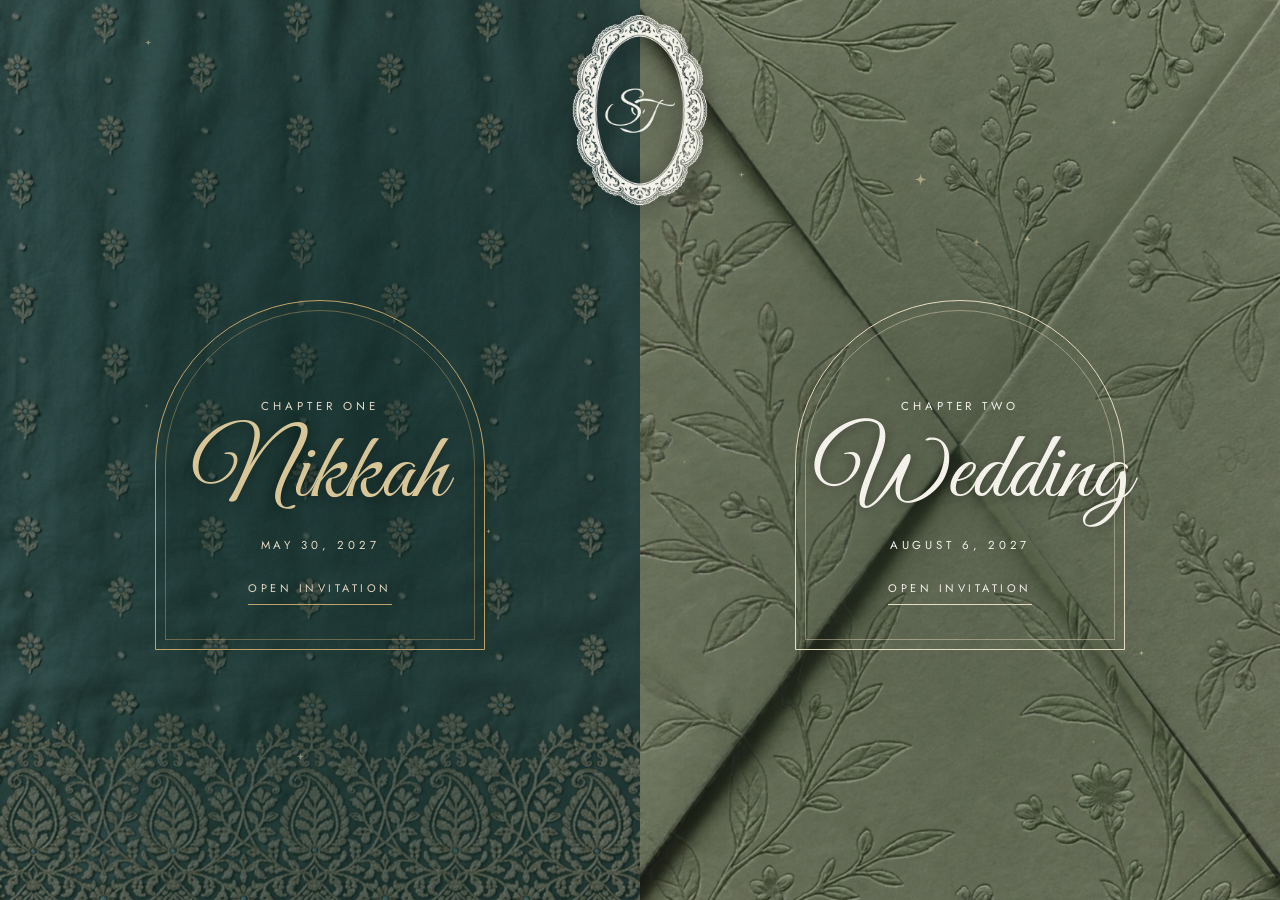
==== commit cdf85f7a: "Invitation site: RSVP replies go to the Google Sheet Co-Authored-By: Claude Fable 5.2 <noreply@anthr" ====
--- a/sarim-and-tala/index.html
+++ b/sarim-and-tala/index.html
@@ -10,10 +10,10 @@
 <link rel="preconnect" href="https://fonts.googleapis.com">
 <link rel="preconnect" href="https://fonts.gstatic.com" crossorigin>
 <link href="https://fonts.googleapis.com/css2?family=Amiri&family=Cormorant+Garamond:ital,wght@0,300;0,400;0,500;1,300;1,400&family=Jost:wght@300;400;500&family=Great+Vibes&display=swap" rel="stylesheet">
-<link rel="stylesheet" href="css/style.css?v=mwwxmiqm">
+<link rel="stylesheet" href="css/style.css?v=mwwxynme">
 <title>Sarim &amp; Tala</title>
 <meta name="theme-color" content="#1c3f3b">
-<link rel="stylesheet" href="css/phone.css?v=mwwxmiqm">
+<link rel="stylesheet" href="css/phone.css?v=mwwxynme">
 </head>
 <body class="gate nikkah">
 <div class="medallion lace" data-logo="lace"></div>
@@ -35,8 +35,8 @@
     </div>
   </a>
 </main>
-<script src="js/config.js?v=mwwxmiqm"></script>
-<script src="js/logo.js?v=mwwxmiqm"></script>
-<script src="js/main.js?v=mwwxmiqm"></script>
+<script src="js/config.js?v=mwwxynme"></script>
+<script src="js/logo.js?v=mwwxynme"></script>
+<script src="js/main.js?v=mwwxynme"></script>
 </body>
 </html>
